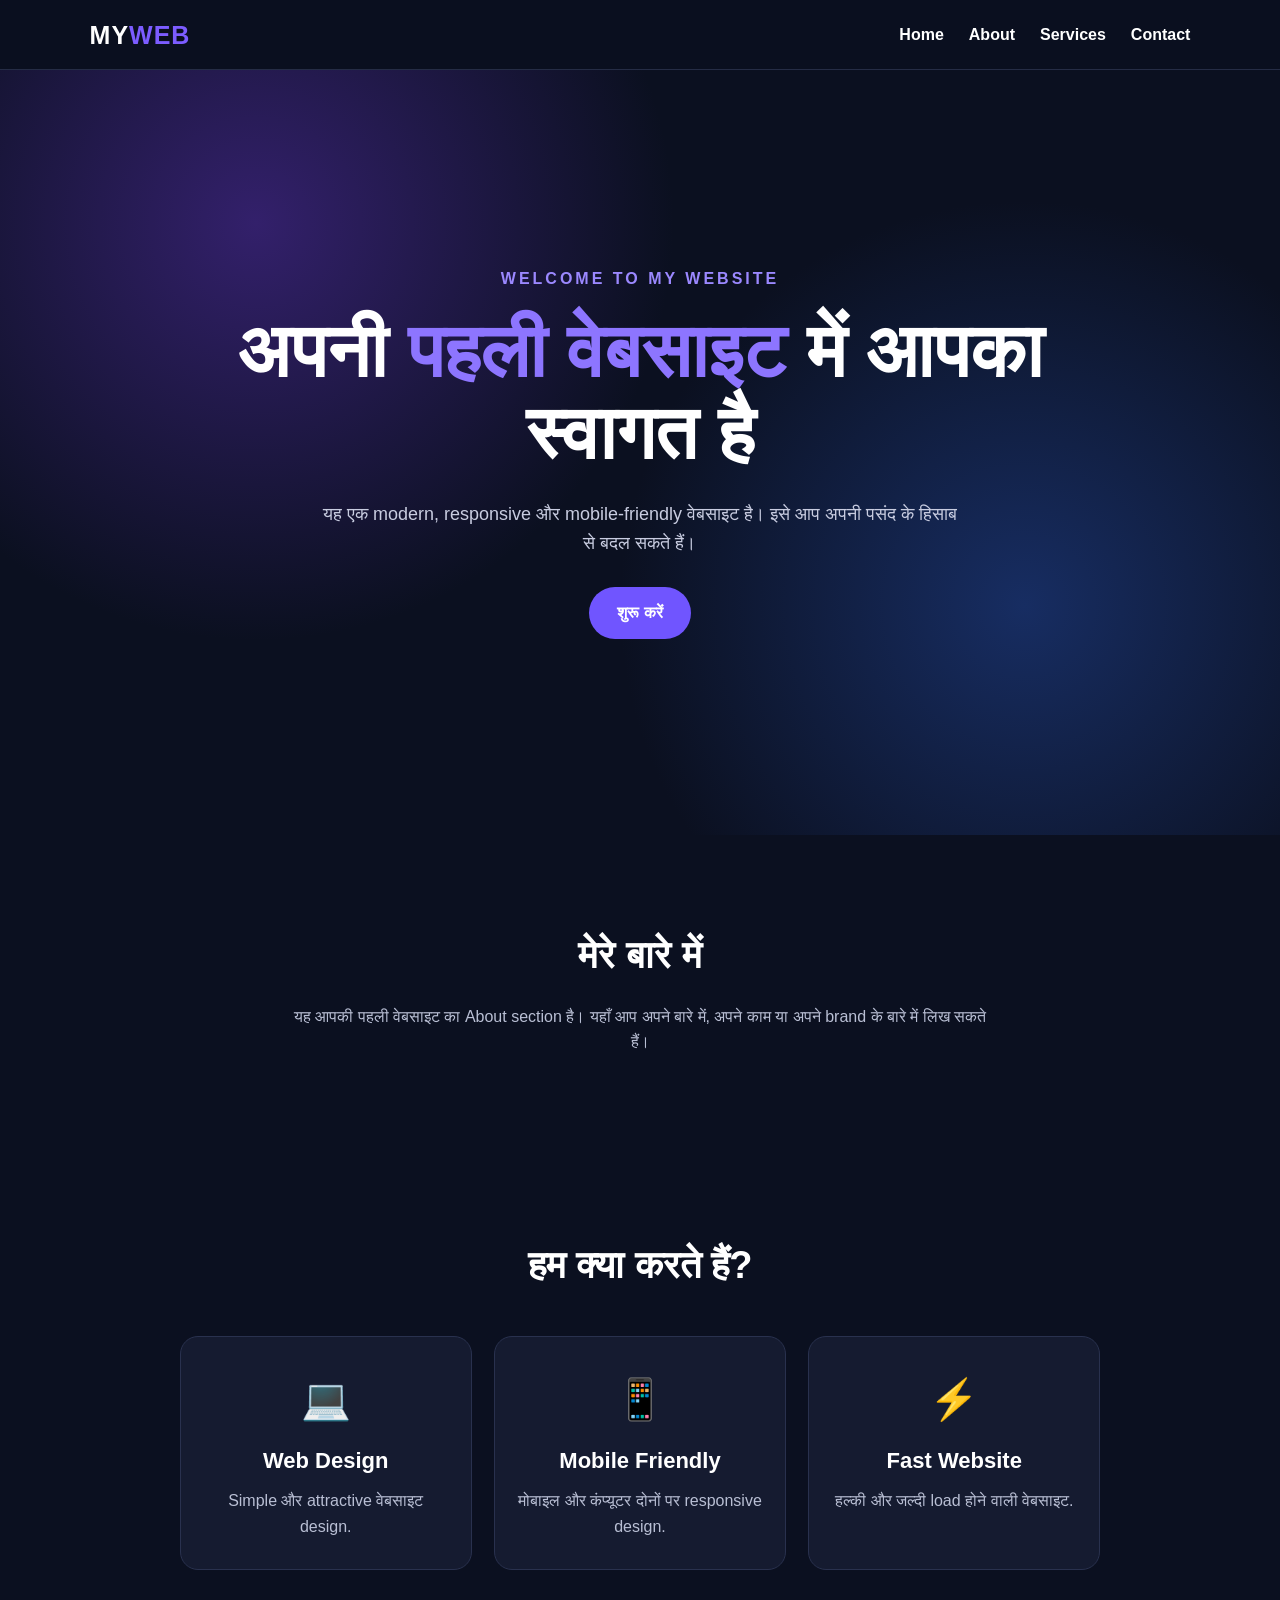
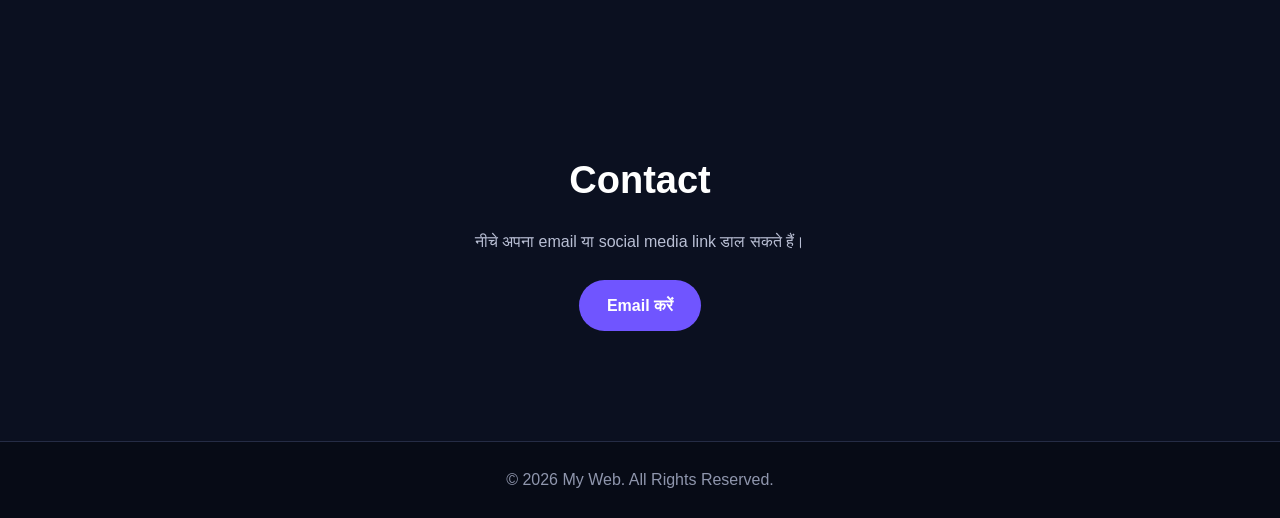
==== index.html @ 45e01541 "Add files via upload" ====
<!DOCTYPE html>
<html lang="hi">
<head>
  <meta charset="UTF-8">
  <meta name="viewport" content="width=device-width, initial-scale=1.0">
  <title>My First Website</title>
  <link rel="stylesheet" href="style.css">
</head>
<body>

  <header class="navbar">
    <div class="logo">MY<span>WEB</span></div>
    <nav>
      <a href="#home">Home</a>
      <a href="#about">About</a>
      <a href="#services">Services</a>
      <a href="#contact">Contact</a>
    </nav>
  </header>

  <main>
    <section id="home" class="hero">
      <div class="hero-content">
        <p class="tag">WELCOME TO MY WEBSITE</p>
        <h1>अपनी <span>पहली वेबसाइट</span> में आपका स्वागत है</h1>
        <p class="subtitle">
          यह एक modern, responsive और mobile-friendly वेबसाइट है।
          इसे आप अपनी पसंद के हिसाब से बदल सकते हैं।
        </p>
        <a class="btn" href="#about">शुरू करें</a>
      </div>
    </section>

    <section id="about" class="section">
      <h2>मेरे बारे में</h2>
      <p>
        यह आपकी पहली वेबसाइट का About section है।
        यहाँ आप अपने बारे में, अपने काम या अपने brand के बारे में लिख सकते हैं।
      </p>
    </section>

    <section id="services" class="section">
      <h2>हम क्या करते हैं?</h2>
      <div class="cards">
        <div class="card">
          <div class="icon">💻</div>
          <h3>Web Design</h3>
          <p>Simple और attractive वेबसाइट design.</p>
        </div>
        <div class="card">
          <div class="icon">📱</div>
          <h3>Mobile Friendly</h3>
          <p>मोबाइल और कंप्यूटर दोनों पर responsive design.</p>
        </div>
        <div class="card">
          <div class="icon">⚡</div>
          <h3>Fast Website</h3>
          <p>हल्की और जल्दी load होने वाली वेबसाइट.</p>
        </div>
      </div>
    </section>

    <section id="contact" class="section contact">
      <h2>Contact</h2>
      <p>नीचे अपना email या social media link डाल सकते हैं।</p>
      <a class="btn" href="mailto:youremail@example.com">Email करें</a>
    </section>
  </main>

  <footer>
    <p>© 2026 My Web. All Rights Reserved.</p>
  </footer>

</body>
</html>
---- style.css ----
* {
  margin: 0;
  padding: 0;
  box-sizing: border-box;
}

html {
  scroll-behavior: smooth;
}

body {
  font-family: Arial, sans-serif;
  background: #0b1020;
  color: #ffffff;
  line-height: 1.6;
}

.navbar {
  position: sticky;
  top: 0;
  z-index: 100;
  min-height: 70px;
  padding: 0 7%;
  display: flex;
  align-items: center;
  justify-content: space-between;
  background: rgba(11, 16, 32, 0.95);
  border-bottom: 1px solid #252c45;
}

.logo {
  font-size: 25px;
  font-weight: 800;
  letter-spacing: 1px;
}

.logo span {
  color: #7c5cff;
}

nav {
  display: flex;
  gap: 25px;
}

nav a {
  color: #ffffff;
  text-decoration: none;
  font-weight: 600;
}

nav a:hover {
  color: #8d75ff;
}

.hero {
  min-height: 85vh;
  display: flex;
  align-items: center;
  justify-content: center;
  text-align: center;
  padding: 60px 7%;
  background:
    radial-gradient(circle at 20% 20%, #33206b 0, transparent 35%),
    radial-gradient(circle at 80% 70%, #172d62 0, transparent 35%),
    #0b1020;
}

.hero-content {
  max-width: 850px;
}

.tag {
  color: #9b88ff;
  font-weight: 700;
  letter-spacing: 3px;
  margin-bottom: 18px;
}

h1 {
  font-size: clamp(40px, 7vw, 75px);
  line-height: 1.1;
  margin-bottom: 25px;
}

h1 span {
  color: #8d75ff;
}

.subtitle {
  max-width: 650px;
  margin: 0 auto 30px;
  color: #c8cce0;
  font-size: 18px;
}

.btn {
  display: inline-block;
  padding: 13px 28px;
  border-radius: 30px;
  background: #7055ff;
  color: white;
  text-decoration: none;
  font-weight: 700;
  transition: 0.2s;
}

.btn:hover {
  transform: translateY(-2px);
  background: #856fff;
}

.section {
  padding: 90px 7%;
  text-align: center;
  max-width: 1100px;
  margin: auto;
}

.section h2 {
  font-size: 38px;
  margin-bottom: 18px;
}

.section > p {
  color: #b9bfd4;
  max-width: 700px;
  margin: auto;
}

.cards {
  display: grid;
  grid-template-columns: repeat(3, 1fr);
  gap: 22px;
  margin-top: 40px;
}

.card {
  padding: 30px 22px;
  background: #151b30;
  border: 1px solid #29314e;
  border-radius: 18px;
  transition: 0.2s;
}

.card:hover {
  transform: translateY(-6px);
  border-color: #7055ff;
}

.icon {
  font-size: 40px;
  margin-bottom: 12px;
}

.card h3 {
  margin-bottom: 10px;
  font-size: 22px;
}

.card p {
  color: #b9bfd4;
}

.contact {
  padding-bottom: 110px;
}

.contact .btn {
  margin-top: 25px;
}

footer {
  padding: 25px;
  text-align: center;
  background: #070b16;
  color: #8f96ad;
  border-top: 1px solid #252c45;
}

@media (max-width: 700px) {
  .navbar {
    padding: 15px 5%;
    flex-direction: column;
    gap: 12px;
  }

  nav {
    gap: 14px;
    flex-wrap: wrap;
    justify-content: center;
  }

  .hero {
    min-height: 78vh;
  }

  .cards {
    grid-template-columns: 1fr;
  }

  .section {
    padding: 65px 5%;
  }
}
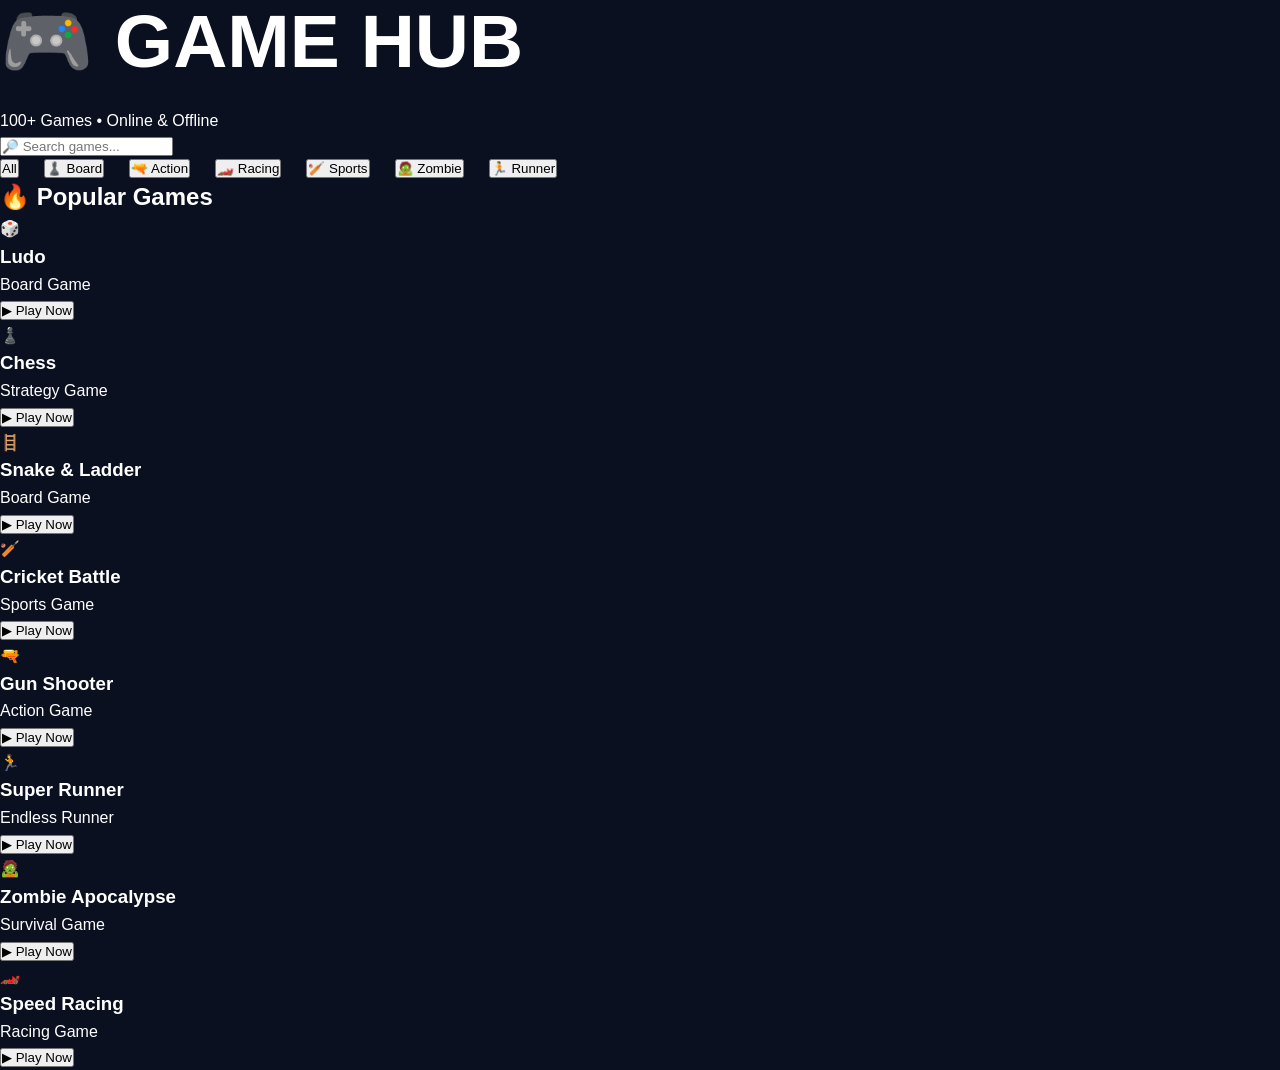
==== commit aaf666d9: "Update index.html" ====
--- a/index.html
+++ b/index.html
@@ -1,75 +1,105 @@
 <!DOCTYPE html>
-<html lang="hi">
+<html lang="en">
 <head>
   <meta charset="UTF-8">
   <meta name="viewport" content="width=device-width, initial-scale=1.0">
-  <title>My First Website</title>
+
+  <title>Game Hub - 100+ Games</title>
+
   <link rel="stylesheet" href="style.css">
 </head>
+
 <body>
 
-  <header class="navbar">
-    <div class="logo">MY<span>WEB</span></div>
-    <nav>
-      <a href="#home">Home</a>
-      <a href="#about">About</a>
-      <a href="#services">Services</a>
-      <a href="#contact">Contact</a>
-    </nav>
+  <header>
+    <h1>🎮 GAME HUB</h1>
+    <p>100+ Games • Online & Offline</p>
+
+    <input
+      type="text"
+      id="search"
+      placeholder="🔎 Search games..."
+      onkeyup="searchGames()"
+    >
   </header>
 
+  <nav class="categories">
+    <button onclick="showCategory('all')">All</button>
+    <button onclick="showCategory('board')">♟️ Board</button>
+    <button onclick="showCategory('action')">🔫 Action</button>
+    <button onclick="showCategory('racing')">🏎️ Racing</button>
+    <button onclick="showCategory('sports')">🏏 Sports</button>
+    <button onclick="showCategory('zombie')">🧟 Zombie</button>
+    <button onclick="showCategory('runner')">🏃 Runner</button>
+  </nav>
+
   <main>
-    <section id="home" class="hero">
-      <div class="hero-content">
-        <p class="tag">WELCOME TO MY WEBSITE</p>
-        <h1>अपनी <span>पहली वेबसाइट</span> में आपका स्वागत है</h1>
-        <p class="subtitle">
-          यह एक modern, responsive और mobile-friendly वेबसाइट है।
-          इसे आप अपनी पसंद के हिसाब से बदल सकते हैं।
-        </p>
-        <a class="btn" href="#about">शुरू करें</a>
+
+    <h2>🔥 Popular Games</h2>
+
+    <div class="games">
+
+      <div class="game" data-category="board">
+        <div class="game-icon">🎲</div>
+        <h3>Ludo</h3>
+        <p>Board Game</p>
+        <button onclick="playGame('Ludo')">▶ Play Now</button>
       </div>
-    </section>
 
-    <section id="about" class="section">
-      <h2>मेरे बारे में</h2>
-      <p>
-        यह आपकी पहली वेबसाइट का About section है।
-        यहाँ आप अपने बारे में, अपने काम या अपने brand के बारे में लिख सकते हैं।
-      </p>
-    </section>
+      <div class="game" data-category="board">
+        <div class="game-icon">♟️</div>
+        <h3>Chess</h3>
+        <p>Strategy Game</p>
+        <button onclick="playGame('Chess')">▶ Play Now</button>
+      </div>
 
-    <section id="services" class="section">
-      <h2>हम क्या करते हैं?</h2>
-      <div class="cards">
-        <div class="card">
-          <div class="icon">💻</div>
-          <h3>Web Design</h3>
-          <p>Simple और attractive वेबसाइट design.</p>
-        </div>
-        <div class="card">
-          <div class="icon">📱</div>
-          <h3>Mobile Friendly</h3>
-          <p>मोबाइल और कंप्यूटर दोनों पर responsive design.</p>
-        </div>
-        <div class="card">
-          <div class="icon">⚡</div>
-          <h3>Fast Website</h3>
-          <p>हल्की और जल्दी load होने वाली वेबसाइट.</p>
-        </div>
+      <div class="game" data-category="board">
+        <div class="game-icon">🪜</div>
+        <h3>Snake & Ladder</h3>
+        <p>Board Game</p>
+        <button onclick="playGame('Snake & Ladder')">▶ Play Now</button>
       </div>
-    </section>
 
-    <section id="contact" class="section contact">
-      <h2>Contact</h2>
-      <p>नीचे अपना email या social media link डाल सकते हैं।</p>
-      <a class="btn" href="mailto:youremail@example.com">Email करें</a>
-    </section>
+      <div class="game" data-category="sports">
+        <div class="game-icon">🏏</div>
+        <h3>Cricket Battle</h3>
+        <p>Sports Game</p>
+        <button onclick="playGame('Cricket Battle')">▶ Play Now</button>
+      </div>
+
+      <div class="game" data-category="action">
+        <div class="game-icon">🔫</div>
+        <h3>Gun Shooter</h3>
+        <p>Action Game</p>
+        <button onclick="playGame('Gun Shooter')">▶ Play Now</button>
+      </div>
+
+      <div class="game" data-category="runner">
+        <div class="game-icon">🏃</div>
+        <h3>Super Runner</h3>
+        <p>Endless Runner</p>
+        <button onclick="playGame('Super Runner')">▶ Play Now</button>
+      </div>
+
+      <div class="game" data-category="zombie">
+        <div class="game-icon">🧟</div>
+        <h3>Zombie Apocalypse</h3>
+        <p>Survival Game</p>
+        <button onclick="playGame('Zombie Apocalypse')">▶ Play Now</button>
+      </div>
+
+      <div class="game" data-category="racing">
+        <div class="game-icon">🏎️</div>
+        <h3>Speed Racing</h3>
+        <p>Racing Game</p>
+        <button onclick="playGame('Speed Racing')">▶ Play Now</button>
+      </div>
+
+    </div>
+
   </main>
 
-  <footer>
-    <p>© 2026 My Web. All Rights Reserved.</p>
-  </footer>
+  <script src="script.js"></script>
 
 </body>
 </html>
